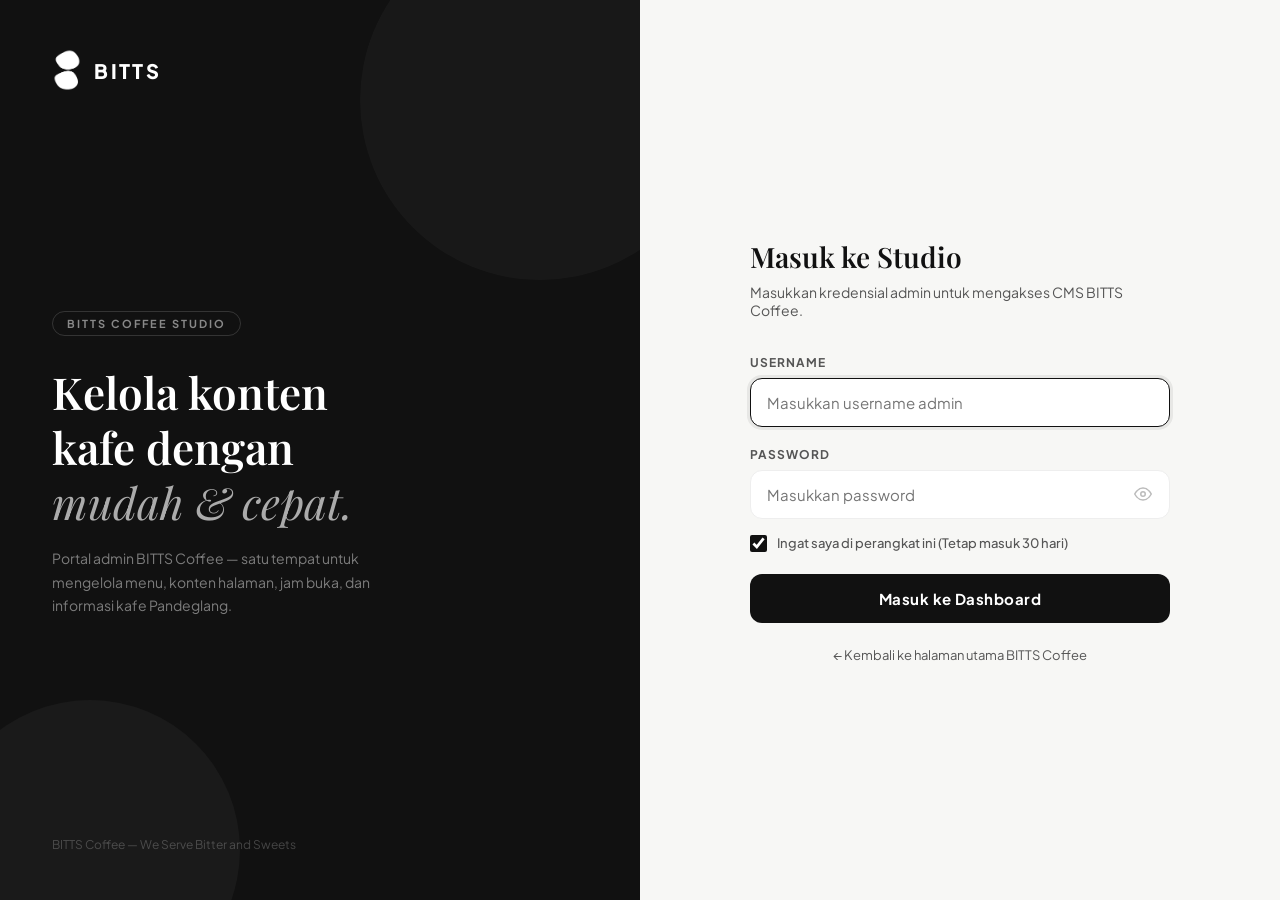
==== admin-login.html @ 9a25ee16 "Initial commit" ====
<!DOCTYPE html>
<html lang="id">
<head>
  <meta charset="UTF-8">
  <meta name="viewport" content="width=device-width, initial-scale=1.0">
  <title>BITTS Coffee | Admin Login</title>
  <meta name="robots" content="noindex, nofollow">
  <link rel="icon" type="image/png" href="assets/bitts-logo-tight-black.png">
  <link rel="preconnect" href="https://fonts.googleapis.com">
  <link rel="preconnect" href="https://fonts.gstatic.com" crossorigin>
  <link href="https://fonts.googleapis.com/css2?family=Plus+Jakarta+Sans:wght@400;500;600;700;800&family=Playfair+Display:ital,wght@0,600;1,400&display=swap" rel="stylesheet">
  <style>
    *, *::before, *::after { box-sizing: border-box; margin: 0; padding: 0; }
    :root {
      --bg-main: #F7F7F5; --bg-card: #FFFFFF;
      --ink-900: #111111; --ink-600: #555555; --ink-300: #BBBBBB; --ink-100: #EEEEEE;
      --accent-brand: #111111; --accent-hover: #333333;
      --radius-card: 20px;
      --transition: 0.22s cubic-bezier(0.4,0,0.2,1);
      --font-body: 'Plus Jakarta Sans', sans-serif;
      --font-display: 'Playfair Display', serif;
    }
    html, body { height: 100%; font-family: var(--font-body); background-color: var(--bg-main); color: var(--ink-900); }
    body::after {
      content: ''; position: fixed; inset: 0;
      background-image: radial-gradient(circle, rgba(0,0,0,0.05) 1px, transparent 1px);
      background-size: 28px 28px; pointer-events: none; z-index: 0;
    }
    .login-page { position: relative; z-index: 1; min-height: 100vh; display: grid; grid-template-columns: 1fr 1fr; }
    /* LEFT BRAND PANEL */
    .brand-panel {
      background: var(--ink-900); display: flex; flex-direction: column;
      justify-content: space-between; padding: 48px 52px; position: relative; overflow: hidden;
    }
    .brand-panel::before {
      content: ''; position: absolute; top: -80px; right: -80px;
      width: 360px; height: 360px; border-radius: 50%; background: rgba(255,255,255,0.03);
    }
    .brand-panel::after {
      content: ''; position: absolute; bottom: -100px; left: -60px;
      width: 300px; height: 300px; border-radius: 50%; background: rgba(255,255,255,0.04);
    }
    .brand-logo-area { display: flex; align-items: center; gap: 12px; z-index: 1; animation: fadeUp .6s ease both; }
    .brand-logo-img { height: 44px; width: auto; object-fit: contain; }
    .brand-wordmark { font-size: 20px; font-weight: 800; color: #fff; letter-spacing: 0.12em; }
    .brand-main-content { z-index: 1; animation: fadeUp .7s .1s ease both; }
    .brand-tag {
      display: inline-block; font-size: 11px; font-weight: 700; letter-spacing: 0.18em;
      text-transform: uppercase; color: rgba(255,255,255,0.5);
      border: 1px solid rgba(255,255,255,0.15); padding: 5px 14px; border-radius: 100px; margin-bottom: 28px;
    }
    .brand-headline { font-family: var(--font-display); font-size: clamp(28px,3.5vw,44px); font-weight: 600; color: #fff; line-height: 1.25; margin-bottom: 18px; }
    .brand-headline em { font-style: italic; font-weight: 400; color: rgba(255,255,255,0.65); }
    .brand-sub { font-size: 14px; line-height: 1.7; color: rgba(255,255,255,0.45); max-width: 340px; }
    .brand-footer-note { z-index: 1; font-size: 12px; color: rgba(255,255,255,0.22); animation: fadeUp .7s .2s ease both; }
    /* RIGHT FORM PANEL */
    .form-panel { display: flex; align-items: center; justify-content: center; padding: 48px 40px; background: var(--bg-main); overflow-y: auto; }
    .login-card { width: 100%; max-width: 420px; animation: fadeUp .65s .15s ease both; }
    .login-card-header { margin-bottom: 36px; }
    .login-card-title { font-family: var(--font-display); font-size: 28px; font-weight: 600; color: var(--ink-900); margin-bottom: 8px; }
    .login-card-subtitle { font-size: 14px; color: var(--ink-600); }
    .form-group { margin-bottom: 20px; }
    .form-label { display: block; font-size: 12px; font-weight: 700; letter-spacing: 0.08em; text-transform: uppercase; color: var(--ink-600); margin-bottom: 8px; }
    .input-wrapper { position: relative; }
    .form-input {
      width: 100%; padding: 14px 16px; font-family: var(--font-body); font-size: 15px;
      color: var(--ink-900); background: var(--bg-card);
      border: 1.5px solid var(--ink-100); border-radius: 12px; outline: none;
      transition: border-color var(--transition), box-shadow var(--transition);
    }
    .form-input:focus { border-color: var(--ink-900); box-shadow: 0 0 0 3px rgba(17,17,17,0.07); }
    .form-input.input-with-toggle { padding-right: 48px; }
    .input-toggle-btn {
      position: absolute; right: 14px; top: 50%; transform: translateY(-50%);
      background: none; border: none; cursor: pointer; color: var(--ink-300);
      display: flex; align-items: center; padding: 4px; transition: color var(--transition);
    }
    .input-toggle-btn:hover { color: var(--ink-900); }
    .error-banner {
      display: none; align-items: center; gap: 10px;
      background: #FFF5F5; border: 1.5px solid #FFCECE; border-radius: 12px;
      padding: 12px 16px; font-size: 13.5px; color: #C0392B; margin-bottom: 20px;
    }
    .error-banner.visible { display: flex; animation: shake .35s ease; }
    .btn-login-submit {
      width: 100%; padding: 15px 24px; background: var(--accent-brand); color: #fff;
      font-family: var(--font-body); font-size: 15px; font-weight: 700; letter-spacing: 0.03em;
      border: none; border-radius: 12px; cursor: pointer;
      display: flex; align-items: center; justify-content: center; gap: 10px;
      transition: background var(--transition), transform var(--transition), opacity var(--transition);
      margin-top: 8px;
    }
    .btn-login-submit:hover { background: var(--accent-hover); transform: translateY(-1px); }
    .btn-login-submit:active { transform: translateY(0); }
    .btn-login-submit:disabled { opacity: .6; cursor: not-allowed; transform: none; }
    .btn-spinner { display: none; width: 18px; height: 18px; border: 2.5px solid rgba(255,255,255,.3); border-top-color: #fff; border-radius: 50%; animation: spin .7s linear infinite; }
    .btn-login-submit.loading .btn-spinner { display: block; }
    .btn-login-submit.loading .btn-label { display: none; }
    .back-to-site { display: block; text-align: center; margin-top: 24px; font-size: 13px; color: var(--ink-600); text-decoration: none; transition: color var(--transition); }
    .back-to-site:hover { color: var(--ink-900); }
    @keyframes fadeUp { from { opacity:0; transform:translateY(18px); } to { opacity:1; transform:none; } }
    @keyframes shake { 0%,100%{transform:translateX(0)} 20%{transform:translateX(-6px)} 40%{transform:translateX(6px)} 60%{transform:translateX(-4px)} 80%{transform:translateX(4px)} }
    @keyframes spin { to { transform:rotate(360deg); } }
    @media (max-width:700px) {
      .login-page { grid-template-columns: 1fr; }
      .brand-panel { display: none; }
      .form-panel { padding: 36px 24px; align-items: flex-start; }
    }
  </style>
</head>
<body>
<div class="login-page">
  <!-- LEFT BRAND PANEL -->
  <aside class="brand-panel" aria-hidden="true">
    <div class="brand-logo-area">
      <img src="assets/bitts-logo-tight-white.png" alt="BITTS Logo" class="brand-logo-img">
      <span class="brand-wordmark">BITTS</span>
    </div>
    <div class="brand-main-content">
      <span class="brand-tag">BITTS Coffee Studio</span>
      <h1 class="brand-headline">Kelola konten<br>kafe dengan<br><em>mudah &amp; cepat.</em></h1>
      <p class="brand-sub">Portal admin BITTS Coffee — satu tempat untuk mengelola menu, konten halaman, jam buka, dan informasi kafe Pandeglang.</p>
    </div>
    <p class="brand-footer-note">BITTS Coffee &mdash; We Serve Bitter and Sweets</p>
  </aside>
  <!-- RIGHT FORM PANEL -->
  <main class="form-panel">
    <div class="login-card">
      <div class="login-card-header">
        <h2 class="login-card-title">Masuk ke Studio</h2>
        <p class="login-card-subtitle">Masukkan kredensial admin untuk mengakses CMS BITTS Coffee.</p>
      </div>
      <div class="error-banner" id="errorBanner" role="alert">
        <svg width="16" height="16" viewBox="0 0 24 24" fill="none" stroke="currentColor" stroke-width="2.5" aria-hidden="true"><circle cx="12" cy="12" r="10"/><line x1="12" y1="8" x2="12" y2="12"/><line x1="12" y1="16" x2="12.01" y2="16"/></svg>
        <span id="errorMsg">Username atau password salah.</span>
      </div>
      <form id="loginForm" novalidate>
        <div class="form-group">
          <label class="form-label" for="usernameInput">Username</label>
          <div class="input-wrapper">
            <input type="text" id="usernameInput" class="form-input" placeholder="Masukkan username admin" autocomplete="username" autofocus required>
          </div>
        </div>
        <div class="form-group">
          <label class="form-label" for="passwordInput">Password</label>
          <div class="input-wrapper">
            <input type="password" id="passwordInput" class="form-input input-with-toggle" placeholder="Masukkan password" autocomplete="current-password" required>
            <button type="button" class="input-toggle-btn" id="togglePwdBtn" aria-label="Tampilkan/sembunyikan password">
              <svg id="iconEye" width="18" height="18" viewBox="0 0 24 24" fill="none" stroke="currentColor" stroke-width="2" aria-hidden="true"><path d="M1 12s4-8 11-8 11 8 11 8-4 8-11 8-11-8-11-8z"/><circle cx="12" cy="12" r="3"/></svg>
              <svg id="iconEyeOff" width="18" height="18" viewBox="0 0 24 24" fill="none" stroke="currentColor" stroke-width="2" aria-hidden="true" style="display:none"><path d="M17.94 17.94A10.07 10.07 0 0 1 12 20c-7 0-11-8-11-8a18.45 18.45 0 0 1 5.06-5.94M9.9 4.24A9.12 9.12 0 0 1 12 4c7 0 11 8 11 8a18.5 18.5 0 0 1-2.16 3.19m-6.72-1.07a3 3 0 1 1-4.24-4.24"/><line x1="1" y1="1" x2="23" y2="23"/></svg>
            </button>
          </div>
        </div>
        <div class="form-group" style="display:flex;align-items:center;gap:10px;margin-top:-4px;margin-bottom:22px;">
          <input type="checkbox" id="rememberMeCheckbox" checked style="width:17px;height:17px;accent-color:var(--accent-brand);cursor:pointer;">
          <label for="rememberMeCheckbox" style="font-size:13px;font-weight:500;color:var(--ink-600);cursor:pointer;user-select:none;">
            Ingat saya di perangkat ini (Tetap masuk 30 hari)
          </label>
        </div>
        <button type="submit" class="btn-login-submit" id="loginBtn">
          <span class="btn-spinner" aria-hidden="true"></span>
          <span class="btn-label">Masuk ke Dashboard</span>
        </button>
      </form>
      <a href="/" class="back-to-site">&larr; Kembali ke halaman utama BITTS Coffee</a>
    </div>
  </main>
</div>
<script>
  const pwdInput   = document.getElementById('passwordInput');
  const toggleBtn  = document.getElementById('togglePwdBtn');
  const iconEye    = document.getElementById('iconEye');
  const iconEyeOff = document.getElementById('iconEyeOff');
  toggleBtn.addEventListener('click', () => {
    const h = pwdInput.type === 'password';
    pwdInput.type = h ? 'text' : 'password';
    iconEye.style.display    = h ? 'none' : '';
    iconEyeOff.style.display = h ? '' : 'none';
  });
  function showError(msg) {
    const b = document.getElementById('errorBanner');
    document.getElementById('errorMsg').textContent = msg;
    b.classList.add('visible');
    b.style.animation = 'none'; b.offsetHeight; b.style.animation = '';
  }
  function hideError() { document.getElementById('errorBanner').classList.remove('visible'); }
  document.getElementById('loginForm').addEventListener('submit', async (e) => {
    e.preventDefault(); hideError();
    const username = document.getElementById('usernameInput').value.trim();
    const password = document.getElementById('passwordInput').value;
    const remember = document.getElementById('rememberMeCheckbox').checked;
    if (!username || !password) { showError('Username dan password tidak boleh kosong.'); return; }
    const btn = document.getElementById('loginBtn');
    btn.disabled = true; btn.classList.add('loading');
    try {
      const res  = await fetch('/api/login', { method: 'POST', headers: {'Content-Type':'application/json'}, body: JSON.stringify({ username, password }) });
      const data = await res.json();
      if (res.ok && data.success) {
        if (remember) {
          localStorage.setItem('bitts_admin_token', data.token);
          localStorage.setItem('bitts_admin_user', username);
        }
        sessionStorage.setItem('bitts_admin_token', data.token);
        sessionStorage.setItem('bitts_admin_user', username);
        window.location.href = '/admin';
      } else if (res.status === 429) {
        // Rate limit atau lockout
        btn.disabled = false; btn.classList.remove('loading');
        const secs = data.retryAfterSeconds || 900;
        showError(data.error || `Terlalu banyak percobaan. Tunggu ${Math.ceil(secs/60)} menit.`);
        // Disable tombol selama lockout berlangsung
        btn.disabled = true;
        let remaining = secs;
        const countdown = setInterval(() => {
          remaining--;
          if (remaining <= 0) {
            clearInterval(countdown);
            btn.disabled = false;
            btn.querySelector('.btn-label').textContent = 'Masuk ke Dashboard';
            hideError();
          } else {
            btn.querySelector('.btn-label').textContent = `Coba lagi dalam ${remaining}d...`;
          }
        }, 1000);
      } else {
        btn.disabled = false; btn.classList.remove('loading');
        showError(data.error || 'Username atau password salah. Coba lagi.');
      }
    } catch (err) {
      btn.disabled = false; btn.classList.remove('loading');
      showError('Tidak dapat terhubung ke server. Pastikan server aktif.');
    }
  });
  ['usernameInput','passwordInput'].forEach(id => document.getElementById(id).addEventListener('input', hideError));
  
  // Auto-redirect jika sudah memiliki token aktif
  const existingToken = localStorage.getItem('bitts_admin_token') || sessionStorage.getItem('bitts_admin_token');
  if (existingToken) {
    fetch('/api/auth/check', { headers: { 'Authorization': 'Bearer ' + existingToken } })
      .then(r => r.json())
      .then(d => {
        if (d && d.authenticated) {
          window.location.replace('/admin');
        } else {
          localStorage.removeItem('bitts_admin_token');
          sessionStorage.removeItem('bitts_admin_token');
        }
      })
      .catch(() => {});
  }
</script>
</body>
</html>
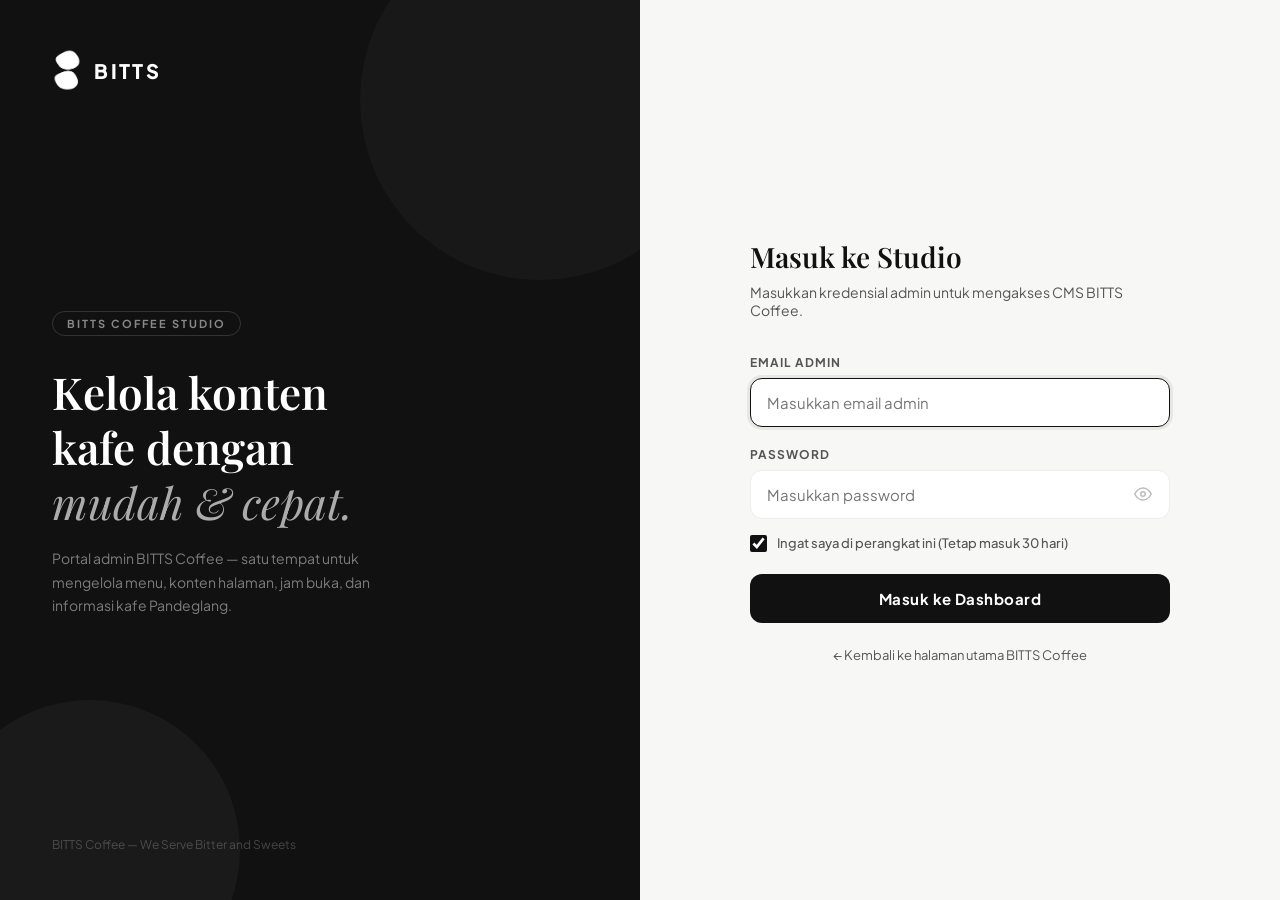
==== commit aacbcd50: "update" ====
--- a/admin-login.html
+++ b/admin-login.html
@@ -136,9 +136,9 @@
       </div>
       <form id="loginForm" novalidate>
         <div class="form-group">
-          <label class="form-label" for="usernameInput">Username</label>
+            <label class="form-label" for="usernameInput">Email Admin</label>
           <div class="input-wrapper">
-            <input type="text" id="usernameInput" class="form-input" placeholder="Masukkan username admin" autocomplete="username" autofocus required>
+              <input type="email" id="usernameInput" class="form-input" placeholder="Masukkan email admin" autocomplete="username" autofocus required>
           </div>
         </div>
         <div class="form-group">
@@ -166,6 +166,7 @@
     </div>
   </main>
 </div>
+<script type="module" src="js/admin-login.js"></script>
 <script>
   const pwdInput   = document.getElementById('passwordInput');
   const toggleBtn  = document.getElementById('togglePwdBtn');
@@ -193,15 +194,9 @@
     const btn = document.getElementById('loginBtn');
     btn.disabled = true; btn.classList.add('loading');
     try {
-      const res  = await fetch('/api/login', { method: 'POST', headers: {'Content-Type':'application/json'}, body: JSON.stringify({ username, password }) });
+      const res  = await window.supabaseLogin({ method: 'POST', headers: {'Content-Type':'application/json'}, body: JSON.stringify({ username, password }) });
       const data = await res.json();
       if (res.ok && data.success) {
-        if (remember) {
-          localStorage.setItem('bitts_admin_token', data.token);
-          localStorage.setItem('bitts_admin_user', username);
-        }
-        sessionStorage.setItem('bitts_admin_token', data.token);
-        sessionStorage.setItem('bitts_admin_user', username);
         window.location.href = '/admin';
       } else if (res.status === 429) {
         // Rate limit atau lockout
@@ -234,20 +229,9 @@
   ['usernameInput','passwordInput'].forEach(id => document.getElementById(id).addEventListener('input', hideError));
   
   // Auto-redirect jika sudah memiliki token aktif
-  const existingToken = localStorage.getItem('bitts_admin_token') || sessionStorage.getItem('bitts_admin_token');
-  if (existingToken) {
-    fetch('/api/auth/check', { headers: { 'Authorization': 'Bearer ' + existingToken } })
-      .then(r => r.json())
-      .then(d => {
-        if (d && d.authenticated) {
-          window.location.replace('/admin');
-        } else {
-          localStorage.removeItem('bitts_admin_token');
-          sessionStorage.removeItem('bitts_admin_token');
-        }
-      })
-      .catch(() => {});
-  }
+  window.supabaseAuthCheck().then(d => {
+    if (d && d.authenticated) window.location.replace('/admin');
+  }).catch(() => {});
 </script>
 </body>
 </html>
